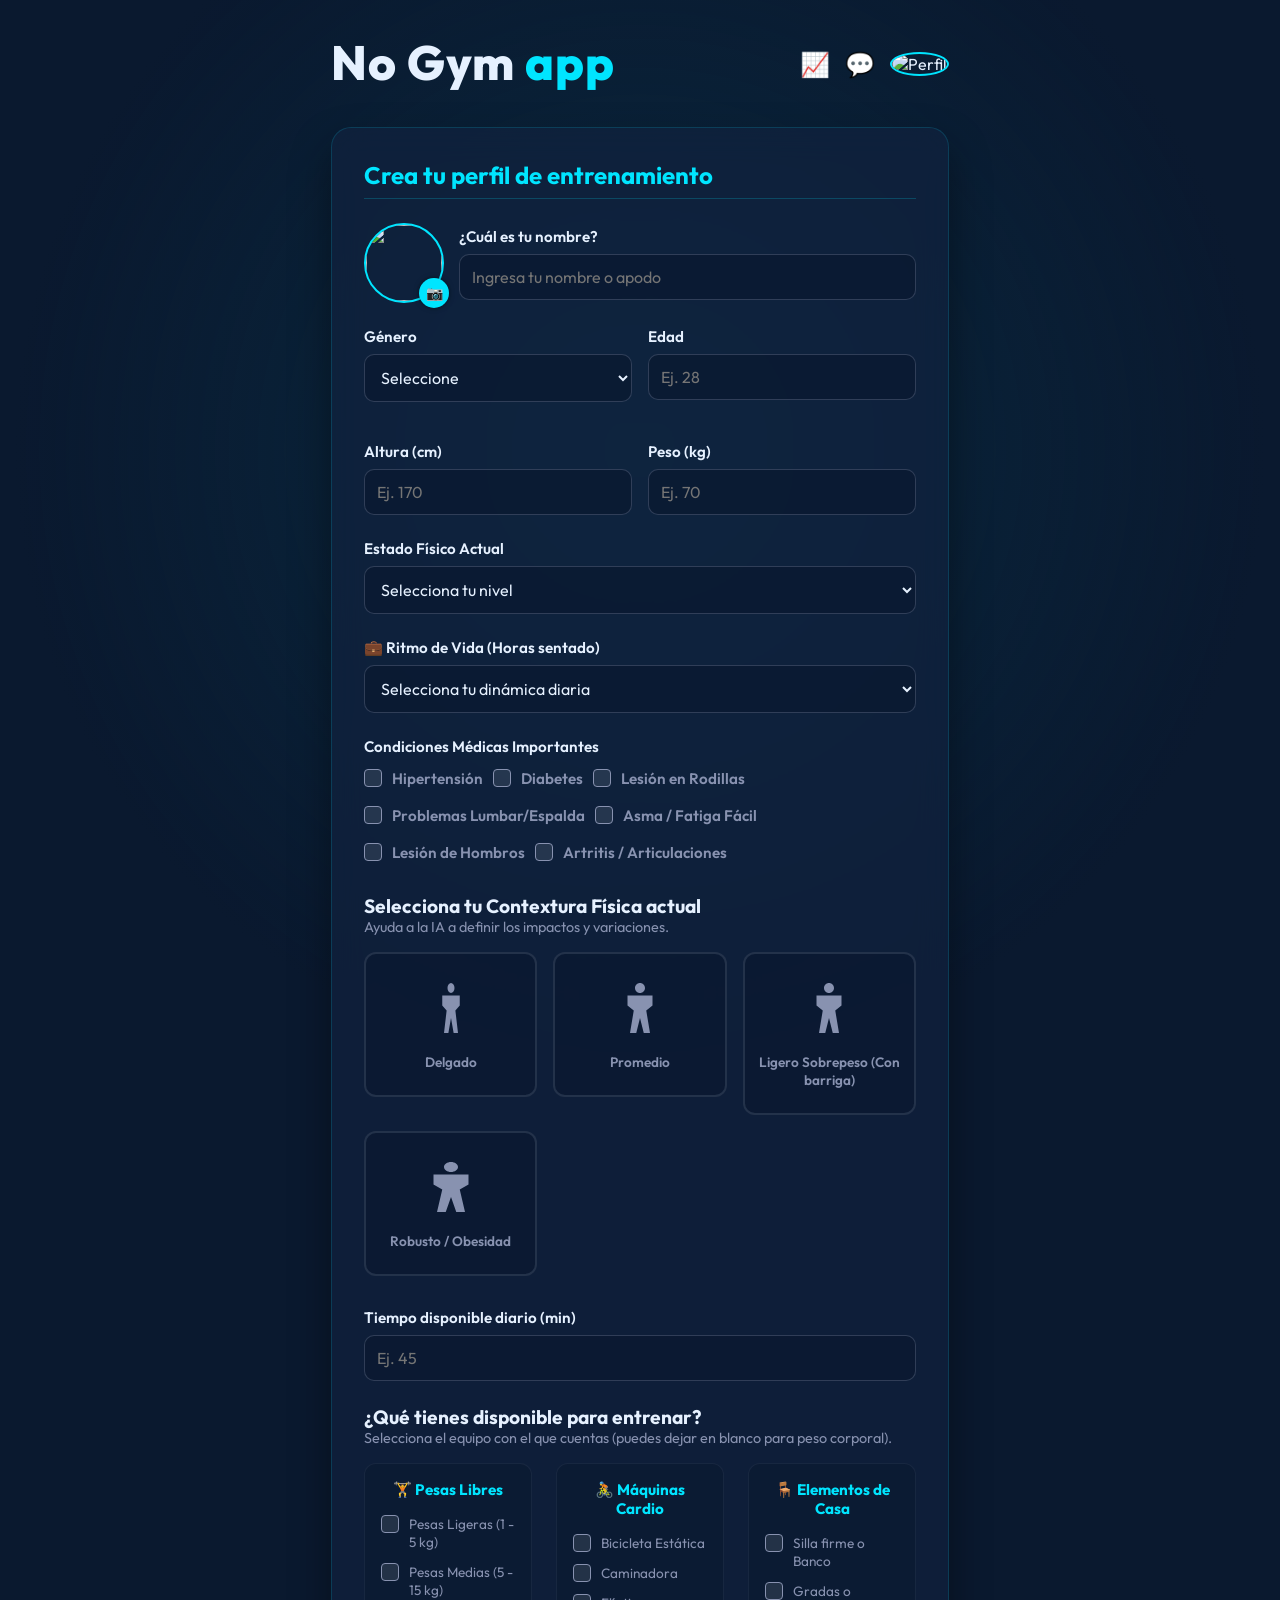
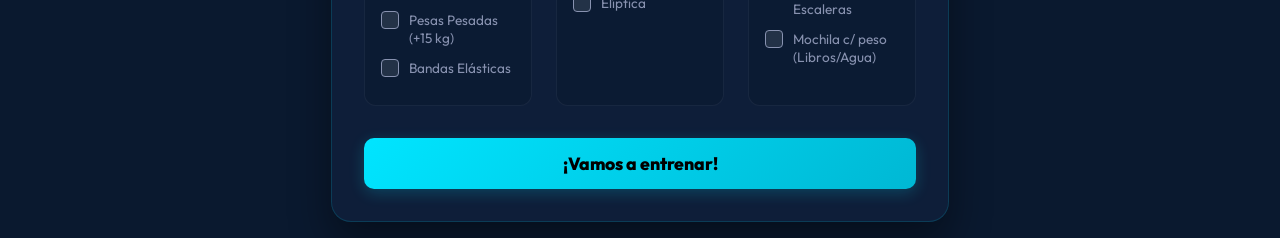
==== index.html @ 5dced206 "Add files via upload" ====
<!DOCTYPE html>
<html lang="es">
<head>
    <meta charset="UTF-8">
    <meta name="viewport" content="width=device-width, initial-scale=1.0, maximum-scale=1.0, user-scalable=no">
    <title>No Gym app - Tu Plan Inteligente</title>
    <!-- Configuración PWA -->
    <link rel="manifest" href="manifest.json">
    <meta name="theme-color" content="#0a192f">
    <link rel="apple-touch-icon" href="assets/img_stretch1.png">
    
    <link href="https://fonts.googleapis.com/css2?family=Outfit:wght@300;400;600;800&display=swap" rel="stylesheet">
    <link rel="stylesheet" href="style.css">
</head>
<body>
    <script>
        if ('serviceWorker' in navigator) {
            window.addEventListener('load', () => {
                navigator.serviceWorker.register('./sw.js').catch(err => console.log('SW refutado: ', err));
            });
        }
    </script>
    <div class="background-animation"></div>
    
    <div class="app-container">
        <header id="main-header">
            <div style="display:flex; align-items:center;">
                <h1>No Gym<span> app</span></h1>
            </div>
            <div style="display:flex; gap:15px; align-items:center;">
                <div id="header-stats-btn" class="hidden" style="cursor:pointer; font-size:1.5rem;" title="Mis Avances">📈</div>
                <div id="header-community-btn" class="hidden" style="cursor:pointer; font-size:1.5rem;" title="Comunidad">💬</div>
                <div class="header-actions hidden" id="header-profile-btn" style="cursor:pointer;" title="Abrir Perfil">
                    <img src="https://ui-avatars.com/api/?name=U&background=0a192f&color=00e5ff" id="nav-avatar" alt="Perfil" style="width: 40px; height: 40px; border-radius: 50%; border: 2px solid #00e5ff; object-fit: cover;">
                </div>
            </div>
        </header>

        <main>
            <!-- Form Section -->
            <section id="form-section" class="glass-card active">
                <h2>Crea tu perfil de entrenamiento</h2>
                <form id="workout-form">
                    
                    <div style="display:flex; gap:15px; align-items:center; margin-bottom: 1.5rem;">
                        <div class="signup-img-container" style="position:relative; width:80px; height:80px; flex-shrink:0;">
                            <img src="https://ui-avatars.com/api/?name=New&background=0a192f&color=00e5ff" id="signup-profile-img" style="width:100%; height:100%; border-radius:50%; object-fit:cover; border:2px solid var(--turquoise);">
                            <label for="signup-upload-photo" style="position:absolute; bottom:-5px; right:-5px; background:var(--turquoise); width:30px; height:30px; border-radius:50%; display:flex; align-items:center; justify-content:center; cursor:pointer; color:#000; font-size:14px; box-shadow:0 0 5px rgba(0,0,0,0.5);">📷</label>
                            <input type="file" id="signup-upload-photo" accept="image/*" hidden>
                        </div>
                        <div class="input-group" style="flex:1; margin-bottom:0;">
                            <label for="fullname">¿Cuál es tu nombre?</label>
                            <input type="text" id="fullname" name="fullname" required placeholder="Ingresa tu nombre o apodo">
                        </div>
                    </div>

                    <div class="inputs-row" style="margin-bottom: 1rem;">
                        <div class="input-group">
                            <label for="gender">Género</label>
                            <select id="gender" name="gender" required>
                                <option value="" disabled selected>Seleccione</option>
                                <option value="hombre">Hombre</option>
                                <option value="mujer">Mujer</option>
                            </select>
                        </div>
                        <div class="input-group">
                            <label for="age">Edad</label>
                            <input type="number" id="age" name="age" required min="10" max="100" placeholder="Ej. 28">
                        </div>
                    </div>
                    
                    <div class="inputs-row">
                        <div class="input-group">
                            <label for="height">Altura (cm)</label>
                            <input type="number" id="height" name="height" required min="100" max="250" placeholder="Ej. 170">
                        </div>
                        <div class="input-group">
                            <label for="weight">Peso (kg)</label>
                            <input type="number" id="weight" name="weight" required min="30" max="250" placeholder="Ej. 70">
                        </div>
                    </div>

                    <div class="input-group">
                        <label for="fitness-level">Estado Físico Actual</label>
                        <select id="fitness-level" name="fitness-level" required>
                            <option value="" disabled selected>Selecciona tu nivel</option>
                            <option value="principiante">Principiante</option>
                            <option value="intermedio">Intermedio</option>
                            <option value="avanzado">Avanzado</option>
                        </select>
                    </div>

                    <div class="input-group">
                        <label for="lifestyle">💼 Ritmo de Vida (Horas sentado)</label>
                        <select id="lifestyle" name="lifestyle" required>
                            <option value="" disabled selected>Selecciona tu dinámica diaria</option>
                            <option value="sedentario">Sedentario (Trabajo de oficina, +8h sentado)</option>
                            <option value="mixto">Mixto (Estudiante/Mixto, algo de movimiento)</option>
                            <option value="activo">Activo (Trabajo físico, caminatas diarias)</option>
                        </select>
                    </div>

                    <div class="input-group">
                        <label>Condiciones Médicas Importantes</label>
                        <div style="display: flex; flex-wrap: wrap; gap: 10px; margin-top: 5px;">
                            <label class="checkbox-container">Hipertensión
                                <input type="checkbox" name="health" value="hipertension">
                                <span class="checkmark"></span>
                            </label>
                            <label class="checkbox-container">Diabetes
                                <input type="checkbox" name="health" value="diabetes">
                                <span class="checkmark"></span>
                            </label>
                            <label class="checkbox-container">Lesión en Rodillas
                                <input type="checkbox" name="health" value="rodillas">
                                <span class="checkmark"></span>
                            </label>
                            <label class="checkbox-container">Problemas Lumbar/Espalda
                                <input type="checkbox" name="health" value="espalda">
                                <span class="checkmark"></span>
                            </label>
                            <label class="checkbox-container">Asma / Fatiga Fácil
                                <input type="checkbox" name="health" value="asma">
                                <span class="checkmark"></span>
                            </label>
                            <label class="checkbox-container">Lesión de Hombros
                                <input type="checkbox" name="health" value="hombros">
                                <span class="checkmark"></span>
                            </label>
                            <label class="checkbox-container">Artritis / Articulaciones
                                <input type="checkbox" name="health" value="articulaciones">
                                <span class="checkmark"></span>
                            </label>
                        </div>
                    </div>

                    <h3 class="section-subtitle">Selecciona tu Contextura Física actual</h3>
                    <p class="section-desc">Ayuda a la IA a definir los impactos y variaciones.</p>
                    <div class="body-type-grid">
                        <label class="body-card">
                            <input type="radio" name="body-type" value="delgado" required>
                            <div class="body-content">
                                <svg viewBox="0 0 24 24" class="silhouette skinny">
                                    <path d="M12 2C10.9 2 10 2.9 10 4C10 5.1 10.9 6 12 6C13.1 6 14 5.1 14 4C14 2.9 13.1 2 12 2ZM8 22L9.5 13L7 11V7H17V11L14.5 13L16 22H13.5L12 16L10.5 22H8Z" fill="currentColor"/>
                                </svg>
                                <span>Delgado</span>
                            </div>
                        </label>
                        <label class="body-card">
                            <input type="radio" name="body-type" value="promedio">
                            <div class="body-content">
                                <svg viewBox="0 0 24 24" class="silhouette average">
                                    <path d="M12 2C10.9 2 10 2.9 10 4C10 5.1 10.9 6 12 6C13.1 6 14 5.1 14 4C14 2.9 13.1 2 12 2ZM8 22L9.5 13L7 11V7H17V11L14.5 13L16 22H13.5L12 16L10.5 22H8Z" fill="currentColor"/>
                                </svg>
                                <span>Promedio</span>
                            </div>
                        </label>
                        <label class="body-card">
                            <input type="radio" name="body-type" value="falso-delgado">
                            <div class="body-content">
                                <svg viewBox="0 0 24 24" class="silhouette">
                                    <path d="M12 2C10.9 2 10 2.9 10 4C10 5.1 10.9 6 12 6C13.1 6 14 5.1 14 4C14 2.9 13.1 2 12 2ZM8 22L9.5 13L7 11V7H17V11L14.5 13L16 22H13.5L12 16L10.5 22H8Z" fill="currentColor"/>
                                </svg>
                                <span>Ligero Sobrepeso (Con barriga)</span>
                            </div>
                        </label>
                        <label class="body-card">
                            <input type="radio" name="body-type" value="robusto">
                            <div class="body-content">
                                <svg viewBox="0 0 24 24" class="silhouette robust">
                                    <path d="M12 2C10.9 2 10 2.9 10 4C10 5.1 10.9 6 12 6C13.1 6 14 5.1 14 4C14 2.9 13.1 2 12 2ZM8 22L9.5 13L7 11V7H17V11L14.5 13L16 22H13.5L12 16L10.5 22H8Z" fill="currentColor"/>
                                </svg>
                                <span>Robusto / Obesidad</span>
                            </div>
                        </label>
                    </div>

                    <div class="input-group" style="margin-top: 1.5rem;">
                        <label for="time">Tiempo disponible diario (min)</label>
                        <input type="number" id="time" name="time" required min="15" max="180" placeholder="Ej. 45">
                    </div>

                    <h3 class="section-subtitle">¿Qué tienes disponible para entrenar?</h3>
                    <p class="section-desc">Selecciona el equipo con el que cuentas (puedes dejar en blanco para peso corporal).</p>
                    
                    <div class="equipment-grid">
                        <!-- Categoria 1: Pesas -->
                        <div class="eq-category">
                            <h4>🏋️ Pesas Libres</h4>
                            <label class="checkbox-container">Pesas Ligeras (1 - 5 kg)
                                <input type="checkbox" name="equip" value="pesas-ligeras">
                                <span class="checkmark"></span>
                            </label>
                            <label class="checkbox-container">Pesas Medias (5 - 15 kg)
                                <input type="checkbox" name="equip" value="pesas-medias">
                                <span class="checkmark"></span>
                            </label>
                            <label class="checkbox-container">Pesas Pesadas (+15 kg)
                                <input type="checkbox" name="equip" value="pesas-pesadas">
                                <span class="checkmark"></span>
                            </label>
                            <label class="checkbox-container">Bandas Elásticas
                                <input type="checkbox" name="equip" value="bandas">
                                <span class="checkmark"></span>
                            </label>
                        </div>

                        <!-- Categoria 2: Cardio -->
                        <div class="eq-category">
                            <h4>🚴 Máquinas Cardio</h4>
                            <label class="checkbox-container">Bicicleta Estática
                                <input type="checkbox" name="equip" value="bici">
                                <span class="checkmark"></span>
                            </label>
                            <label class="checkbox-container">Caminadora
                                <input type="checkbox" name="equip" value="caminadora">
                                <span class="checkmark"></span>
                            </label>
                            <label class="checkbox-container">Elíptica
                                <input type="checkbox" name="equip" value="eliptica">
                                <span class="checkmark"></span>
                            </label>
                        </div>

                        <!-- Categoria 3: Casa -->
                        <div class="eq-category">
                            <h4>🪑 Elementos de Casa</h4>
                            <label class="checkbox-container">Silla firme o Banco
                                <input type="checkbox" name="equip" value="silla">
                                <span class="checkmark"></span>
                            </label>
                            <label class="checkbox-container">Gradas o Escaleras
                                <input type="checkbox" name="equip" value="gradas">
                                <span class="checkmark"></span>
                            </label>
                            <label class="checkbox-container">Mochila c/ peso (Libros/Agua)
                                <input type="checkbox" name="equip" value="mochila">
                                <span class="checkmark"></span>
                            </label>
                        </div>
                    </div>

                    <button type="submit" class="primary-btn">¡Vamos a entrenar!</button>
                </form>
            </section>

            <!-- Loading Section -->
            <section id="loading-section" class="glass-card hidden">
                <div class="loader"></div>
                <h2 id="loading-text">Planificando rutinas...</h2>
                <p>Estructurando día por día para evitar lesiones.</p>
            </section>

            <!-- Daily Dashboard Section -->
            <section id="dashboard-section" class="glass-card hidden">
                <div class="dashboard-header">
                    <h2 id="current-day-title">Día 1: Adaptación</h2>
                    <span class="day-badge">¡Hoy es tu día!</span>
                </div>
                
                <p class="dashboard-desc">Estos son los ejercicios de tu sesión de hoy:</p>
                <div id="daily-exercise-list" class="exercises-preview">
                    <!-- Lista inyectada por JS -->
                </div>

                <div class="dashboard-actions">
                    <button id="start-workout-btn" class="primary-btn pulse-btn">▶ Iniciar Entrenamiento de Hoy</button>
                    <button id="reset-btn" class="secondary-btn">Configuración</button>
                </div>
            </section>

            <!-- Exercise Player Section -->
            <section id="player-section" class="player-card hidden">
                <div class="player-top-bar">
                    <button id="close-player-btn" class="icon-btn">✖ Salir</button>
                    <span id="player-progress">Ejercicio 1 de 5</span>
                </div>

                <div class="exercise-visual">
                    <!-- Animación de 2 frames (Inicio y Fin) -->
                    <img id="visual-frame-1" class="anim-frame active" src="" alt="Posición Inicial">
                    <img id="visual-frame-2" class="anim-frame" src="" alt="Posición Final">
                    <div id="visual-loading" class="visual-loading">Cargando...</div>
                </div>

                <h2 id="exercise-name" class="exercise-name">Calentamiento Articular</h2>
                
                <div class="exercise-tips">
                    <p id="exercise-desc" style="font-size: 1.5rem; font-weight: bold; line-height: 1.2; text-align: center; margin: 10px 0;">Mantén la espalda recta. No flexiones de más las rodillas.</p>
                </div>

                <div class="timer-container">
                    <div class="progress-bar-bg" style="width: 100%; height: 20px; background: rgba(255,255,255,0.1); border-radius: 10px; overflow: hidden; margin-bottom: 5px;">
                        <div id="exercise-progress-fill" style="width: 0%; height: 100%; background: var(--turquoise); transition: width 1s linear;"></div>
                    </div>
                    <div id="exercise-timer" class="timer-display" style="font-size: 1rem; color: var(--text-sec);">00:30</div>
                    <div class="timer-controls">
                        <button id="timer-toggle-btn" class="primary-btn">Comenzar</button>
                        <button id="timer-skip-btn" class="secondary-btn">Siguiente ⏭</button>
                    </div>
                </div>
            </section>

            <!-- Completion Section -->
            <section id="completion-section" class="glass-card hidden">
                <div class="completion-content">
                    <div class="trophy-icon">🏆</div>
                    <h2>¡Felicidades!</h2>
                    <p>Has completado el entrenamiento de hoy con éxito.</p>
                    
                    <!-- Nutrition Plan Block -->
                    <div class="nutrition-card">
                        <h3>🍎 Tu Plan de Alimentación Estratégico</h3>
                        <p id="nutrition-text">Calculando tus requerimientos...</p>
                    </div>

                    <p class="completion-subtext">Tu cuerpo se está adaptando. Descansa, hidrátate bien y ¡te esperamos mañana para tu siguiente reto!</p>
                    <button id="complete-day-btn" class="primary-btn">Aceptar y Guardar Progreso</button>
                </div>
            </section>

            <!-- Profile Section -->
            <section id="profile-section" class="glass-card hidden">
                <button id="close-profile-btn" class="close-btn" style="position:absolute; top:20px; right:20px; background:transparent; border:none; color:var(--text-sec); font-size:1.2rem; cursor:pointer;">✖</button>
                <div class="profile-header">
                    <div class="profile-img-container">
                        <img src="https://ui-avatars.com/api/?name=US&background=0a192f&color=00e5ff" id="main-profile-img" alt="Perfil">
                        <label for="upload-photo" class="upload-btn">📷 Cambiar</label>
                        <input type="file" id="upload-photo" accept="image/*" hidden>
                    </div>
                    <h2 id="profile-name">Atleta Activo</h2>
                    <p class="profile-imc" id="profile-imc">Tu IMC: --</p>
                </div>

                <div class="profile-stats">
                    <div class="stat-box"><span>Peso</span><strong id="p-weight">--</strong></div>
                    <div class="stat-box"><span>Altura</span><strong id="p-height">--</strong></div>
                    <div class="stat-box"><span>Edad</span><strong id="p-age">--</strong></div>
                    <div class="stat-box"><span>Nivel</span><strong id="p-lvl">--</strong></div>
                </div>

                <div class="profile-details-list">
                    <p><strong>Contextura:</strong> <span id="p-body">--</span></p>
                    <p><strong>Condiciones Médicas:</strong> <span id="p-health">--</span></p>
                </div>
                
                <button id="edit-profile-btn" class="secondary-btn" style="margin-top:20px;">Actualizar Mis Datos</button>
            </section>

            <!-- Community Section -->
            <section id="community-section" class="glass-card hidden">
                <div style="display:flex; justify-content:space-between; align-items:center; margin-bottom:1rem;">
                    <h2>Comunidad No Gym</h2>
                    <button id="close-community-btn" class="close-btn" style="position:static; background:transparent; border:none; color:var(--text-sec); font-size:1.2rem; cursor:pointer;">✖</button>
                </div>
                
                <div id="community-feed" class="community-feed">
                    <div class="post-card">
                        <div class="post-header">
                            <span class="mock-avatar">M</span>
                            <div>
                                <strong>Miguel A.</strong>
                                <small>Hace 2 horas</small>
                            </div>
                        </div>
                        <p>¡El plan adaptativo para mi lesión de rodilla es genial! Por fin pude hacer sentadillas sin dolor en la articulación utilizando solamente una silla. 💪</p>
                    </div>
                    
                    <div class="post-card">
                        <div class="post-header">
                            <span class="mock-avatar">L</span>
                            <div>
                                <strong>Laura S.</strong>
                                <small>Hace 5 horas</small>
                            </div>
                        </div>
                        <p>Día 1 completado. Ufff los saltos te dejan sin aliento pero me gané mi plan nutricional. Voy por las metas de este mes. ¡Súper recomendado!</p>
                    </div>
                </div>
                
                <div class="new-post-box">
                    <textarea id="community-msg" placeholder="Comparte tu experiencia o recomendación..." rows="3"></textarea>
                    <button id="post-msg-btn" class="primary-btn pulse-btn" style="padding: 10px; margin-top:10px;">Publicar 🚀</button>
                </div>
            </section>

            <!-- Statistics / Advances Section -->
            <section id="statistics-section" class="glass-card hidden">
                <div style="display:flex; justify-content:space-between; align-items:center; margin-bottom:1rem;">
                    <h2>📈 Mis Avances y Metas</h2>
                    <button id="close-stats-btn" class="close-btn" style="position:static; background:transparent; border:none; color:var(--text-sec); font-size:1.2rem; cursor:pointer;">✖ Volver</button>
                </div>
                
                <div style="display:grid; grid-template-columns:1fr 1fr; gap:10px; margin-bottom:1.5rem; text-align:center;">
                    <div class="stat-box" style="width:100%; border-color:rgba(0,229,255,0.4);">
                        <span style="font-size:0.8rem;">Calorías Quemadas Est. (Mensual)</span>
                        <strong style="color:var(--turquoise); font-size:1.3rem;">12,500 kcal</strong>
                    </div>
                    <div class="stat-box" style="width:100%;">
                        <span style="font-size:0.8rem;">Fuerza Ganada Proyectada</span>
                        <strong style="color:var(--turquoise); font-size:1.3rem;">+ 18%</strong>
                    </div>
                    <div class="stat-box" style="width:100%;">
                        <span style="font-size:0.8rem;">Mejora Cardio (VO2 Max)</span>
                        <strong style="color:var(--turquoise); font-size:1.3rem;">+ 12%</strong>
                    </div>
                    <div class="stat-box" style="width:100%; border-color:var(--turquoise);">
                        <span style="font-size:0.8rem;">Días Consistentes (Racha)</span>
                        <strong style="color:var(--turquoise); font-size:1.3rem;">28 / 30</strong>
                    </div>
                </div>
                
                <div style="background:rgba(0,0,0,0.3); padding:1rem; border-radius:8px; border-left: 4px solid var(--turquoise);">
                    <h4 style="margin-bottom:0.5rem; color:#fff;">🎯 Logro Esperado a 30 días</h4>
                    <p style="font-size:0.9rem; color:var(--text-sec); line-height:1.5;">Si no interrumpes el programa <strong>No Gym</strong>, estarás construyendo un hábito irrompible. Deberías observar una reducción de grasa corporal del <strong style="color:#fff;">3-5%</strong> y una mejora sustancial en tu postura y resistencia cardiovascular diaria. ¡Sigue así!</p>
                </div>
            </section>

        </main>
    </div>

    <script src="app.js"></script>
</body>
</html>
---- style.css ----
:root {
    --primary-blue: #0A192F;
    --second-blue: #112240;
    --light-blue: #233554;
    --turquoise: #00E5FF;
    --dark-turquoise: #00B8D4;
    --text-main: #E6F1FF;
    --text-sec: #8892B0;
    --error: #FF3366;
    --success: #00E676;
}

* {
    box-sizing: border-box;
    margin: 0;
    padding: 0;
}

body {
    font-family: 'Outfit', sans-serif;
    background-color: var(--primary-blue);
    color: var(--text-main);
    min-height: 100vh;
    display: flex;
    justify-content: center;
    align-items: center;
    overflow-x: hidden;
    position: relative;
}

.background-animation {
    position: fixed;
    top: -50%;
    left: -50%;
    width: 200%;
    height: 200%;
    background: radial-gradient(circle at center, rgba(0, 229, 255, 0.08) 0%, rgba(10, 25, 47, 1) 40%);
    z-index: -1;
    animation: rotate 40s linear infinite;
}

@keyframes rotate {
    0% { transform: rotate(0deg); }
    100% { transform: rotate(360deg); }
}

.app-container {
    width: 100%;
    max-width: 650px;
    padding: 1rem;
    z-index: 1;
    min-height: 100vh;
    display: flex;
    flex-direction: column;
    justify-content: center;
}

header {
    text-align: center;
    margin-bottom: 2rem;
    margin-top: 1rem;
}

header.hidden {
    display: none;
}

header h1 {
    font-size: 3rem;
    font-weight: 800;
    margin-bottom: 0.2rem;
    color: var(--text-main);
    letter-spacing: 1px;
}

header h1 span {
    color: var(--turquoise);
}

header p {
    color: var(--text-sec);
    font-size: 1rem;
}

/* Glass Cards */
.glass-card, .player-card {
    background: rgba(17, 34, 64, 0.65);
    backdrop-filter: blur(16px);
    -webkit-backdrop-filter: blur(16px);
    border: 1px solid rgba(0, 229, 255, 0.15);
    border-radius: 20px;
    padding: 2rem;
    box-shadow: 0 20px 40px rgba(0, 0, 0, 0.4);
    transition: all 0.4s ease;
    display: none;
    opacity: 0;
    transform: translateY(20px);
}

.glass-card.active, .player-card.active {
    display: block;
    opacity: 1;
    transform: translateY(0);
}

.glass-card h2 {
    color: var(--turquoise);
    margin-bottom: 1.5rem;
    font-size: 1.5rem;
    border-bottom: 1px solid rgba(0, 229, 255, 0.2);
    padding-bottom: 0.5rem;
}

/* Form Layout */
.inputs-row {
    display: flex;
    gap: 1rem;
}
.inputs-row .input-group {
    flex: 1;
}

.input-group {
    margin-bottom: 1.5rem;
    display: flex;
    flex-direction: column;
}

.input-group label {
    margin-bottom: 0.5rem;
    font-weight: 600;
    font-size: 0.95rem;
}

.input-group input, 
.input-group select {
    background: rgba(10, 25, 47, 0.7);
    border: 1px solid rgba(136, 146, 176, 0.3);
    padding: 12px;
    border-radius: 10px;
    color: var(--text-main);
    font-family: inherit;
    font-size: 1rem;
    transition: all 0.3s;
}

.input-group input:focus, 
.input-group select:focus {
    outline: none;
    border-color: var(--turquoise);
    box-shadow: 0 0 10px rgba(0, 229, 255, 0.2);
}

.section-subtitle {
    margin-top: 1.5rem;
    color: var(--text-main);
    font-size: 1.2rem;
}
.section-desc {
    color: var(--text-sec);
    font-size: 0.9rem;
    margin-bottom: 1rem;
}

/* Body Type CSS Image Selector */
.body-type-grid {
    display: grid;
    grid-template-columns: repeat(3, 1fr);
    gap: 1rem;
    margin-bottom: 2rem;
}

.body-card {
    cursor: pointer;
    position: relative;
    user-select: none;
}

.body-card input {
    position: absolute;
    opacity: 0;
    cursor: pointer;
}

.body-content {
    background: rgba(10, 25, 47, 0.7);
    border: 2px solid rgba(136, 146, 176, 0.2);
    border-radius: 12px;
    padding: 1.5rem 0.5rem;
    display: flex;
    flex-direction: column;
    align-items: center;
    justify-content: center;
    transition: all 0.3s;
}

.body-card:hover .body-content {
    border-color: rgba(0, 229, 255, 0.5);
    background: rgba(10, 25, 47, 0.9);
}

.body-card input:checked + .body-content {
    border-color: var(--turquoise);
    background: rgba(0, 229, 255, 0.1);
    box-shadow: 0 0 15px rgba(0, 229, 255, 0.2);
}

.silhouette {
    width: 60px;
    height: 60px;
    margin-bottom: 15px;
    color: var(--text-sec);
    transition: all 0.3s;
}

.body-card input:checked + .body-content .silhouette,
.body-card input:checked + .body-content span {
    color: var(--turquoise);
}

.silhouette.skinny { transform: scaleX(0.70); }
.silhouette.average { transform: scaleX(1); }
.silhouette.robust { transform: scaleX(1.4); }

.body-content span {
    font-size: 0.85rem;
    color: var(--text-sec);
    font-weight: 600;
    text-align: center;
    transition: all 0.3s;
}

/* Equipment Checkboxes Grid */
.equipment-grid {
    display: grid;
    grid-template-columns: 1fr;
    gap: 1.5rem;
    margin-bottom: 2rem;
}

@media (min-width: 600px) {
    .equipment-grid {
        grid-template-columns: repeat(3, 1fr);
    }
}

.eq-category {
    background: rgba(10, 25, 47, 0.5);
    padding: 1rem;
    border-radius: 12px;
    border: 1px solid rgba(136, 146, 176, 0.1);
}

.eq-category h4 {
    margin-bottom: 1rem;
    color: var(--turquoise);
    font-size: 0.95rem;
    text-align: center;
}

.checkbox-container {
    display: block;
    position: relative;
    padding-left: 28px;
    margin-bottom: 12px;
    cursor: pointer;
    font-size: 0.85rem;
    user-select: none;
    color: var(--text-sec);
    transition: color 0.3s;
}
.checkbox-container:hover {
    color: var(--text-main);
}
.checkbox-container input {
    position: absolute;
    opacity: 0;
    cursor: pointer;
    height: 0;
    width: 0;
}
.checkmark {
    position: absolute;
    top: 0;
    left: 0;
    height: 18px;
    width: 18px;
    background-color: rgba(255,255,255,0.1);
    border: 1px solid var(--text-sec);
    border-radius: 4px;
    transition: all 0.3s;
}
.checkbox-container:hover input ~ .checkmark {
    background-color: rgba(255,255,255,0.2);
}
.checkbox-container input:checked ~ .checkmark {
    background-color: var(--turquoise);
    border-color: var(--turquoise);
}
.checkmark:after {
    content: "";
    position: absolute;
    display: none;
}
.checkbox-container input:checked ~ .checkmark:after {
    display: block;
}
.checkbox-container .checkmark:after {
    left: 6px;
    top: 2px;
    width: 4px;
    height: 9px;
    border: solid #000;
    border-width: 0 2px 2px 0;
    transform: rotate(45deg);
}

/* Buttons */
.primary-btn {
    width: 100%;
    padding: 14px;
    background: linear-gradient(135deg, var(--turquoise), var(--dark-turquoise));
    color: #000;
    border: none;
    border-radius: 10px;
    font-size: 1.1rem;
    font-weight: 800;
    cursor: pointer;
    font-family: inherit;
    transition: transform 0.2s, box-shadow 0.2s;
    box-shadow: 0 4px 15px rgba(0, 229, 255, 0.2);
}

.primary-btn:hover {
    transform: translateY(-2px);
    box-shadow: 0 8px 25px rgba(0, 229, 255, 0.4);
}

.primary-btn:active {
    transform: translateY(1px);
}

.secondary-btn {
    width: 100%;
    padding: 12px;
    margin-top: 1rem;
    background: transparent;
    border: 1px solid var(--text-sec);
    color: var(--text-sec);
    border-radius: 10px;
    cursor: pointer;
    font-family: inherit;
    font-weight: 600;
    transition: all 0.3s;
}
.secondary-btn:hover {
    border-color: var(--turquoise);
    color: var(--turquoise);
    background: rgba(0, 229, 255, 0.05);
}

.icon-btn {
    background: none;
    border: none;
    color: var(--text-sec);
    font-size: 1rem;
    cursor: pointer;
    font-family: inherit;
}
.icon-btn:hover {
    color: var(--text-main);
}

/* Loading */
#loading-section {
    text-align: center;
    padding: 4rem 2rem;
}
.loader {
    width: 60px;
    height: 60px;
    border: 4px solid rgba(0, 229, 255, 0.2);
    border-top-color: var(--turquoise);
    border-radius: 50%;
    margin: 0 auto 2rem;
    animation: spin 1s linear infinite;
}
@keyframes spin {
    to { transform: rotate(360deg); }
}
#loading-section h2 { border: none; }

/* Dashboard */
.dashboard-header {
    display: flex;
    justify-content: space-between;
    align-items: center;
    border-bottom: 1px solid rgba(0, 229, 255, 0.2);
    padding-bottom: 1rem;
    margin-bottom: 1rem;
}
.dashboard-header h2 {
    border: none;
    margin: 0;
    padding: 0;
}
.day-badge {
    background: rgba(0, 229, 255, 0.15);
    color: var(--turquoise);
    padding: 4px 12px;
    border-radius: 20px;
    font-size: 0.8rem;
    font-weight: 600;
}

.dashboard-desc {
    color: var(--text-sec);
    margin-bottom: 1.5rem;
}

.exercises-preview {
    display: flex;
    flex-direction: column;
    gap: 0.8rem;
    margin-bottom: 2rem;
    max-height: 300px;
    overflow-y: auto;
    padding-right: 5px;
}
/* Scrollbar custom */
.exercises-preview::-webkit-scrollbar { width: 5px; }
.exercises-preview::-webkit-scrollbar-track { background: transparent; }
.exercises-preview::-webkit-scrollbar-thumb { background: var(--text-sec); border-radius: 10px; }

.ex-preview-item {
    background: rgba(10, 25, 47, 0.6);
    padding: 1rem;
    border-radius: 8px;
    border-left: 3px solid var(--text-sec);
    display: flex;
    align-items: center;
}
.ex-preview-item.warmup { border-left-color: #FFB300; }
.ex-preview-item.work { border-left-color: var(--turquoise); }

.ex-info strong {
    display: block;
    color: var(--text-main);
    font-size: 1.05rem;
}
.ex-info span {
    font-size: 0.85rem;
    color: var(--text-sec);
}

.pulse-btn {
    animation: pulseGlow 2s infinite;
}
@keyframes pulseGlow {
    0% { box-shadow: 0 0 0 0 rgba(0, 229, 255, 0.4); }
    70% { box-shadow: 0 0 0 10px rgba(0, 229, 255, 0); }
    100% { box-shadow: 0 0 0 0 rgba(0, 229, 255, 0); }
}

/* Player Section */
.player-card {
    display: none; /* overrides glass-card display */
}
.player-card.active {
    display: flex;
    flex-direction: column;
    padding: 1.5rem;
}

.player-top-bar {
    display: flex;
    justify-content: space-between;
    align-items: center;
    margin-bottom: 1.5rem;
}
#player-progress {
    color: var(--text-sec);
    font-size: 0.9rem;
    font-weight: 600;
}

.exercise-visual {
    position: relative;
    width: 100%;
    height: 250px;
    background: linear-gradient(135deg, rgba(10,25,47,0.8), rgba(23,42,69,0.8));
    border-radius: 15px;
    margin-bottom: 1.5rem;
    overflow: hidden;
    border: 1px solid rgba(0, 229, 255, 0.3);
}

.anim-frame {
    position: absolute;
    top: 0;
    left: 0;
    width: 100%;
    height: 100%;
    object-fit: contain;
    background: transparent;
    opacity: 0;
    transition: opacity 0.85s ease-in-out, transform 0.9s cubic-bezier(0.25, 1, 0.5, 1);
    transform: scale(0.96) translateY(8px);
}

.anim-frame.active {
    opacity: 1;
    transform: scale(1.03) translateY(-2px);
}

.visual-loading {
    position: absolute;
    top: 50%;
    left: 50%;
    transform: translate(-50%, -50%);
    color: var(--text-sec);
    font-size: 0.9rem;
    z-index: -1;
}

.exercise-name {
    font-size: 1.8rem;
    text-align: center;
    color: var(--turquoise) !important;
    border: none !important;
    margin-bottom: 1rem !important;
}

.exercise-tips {
    background: rgba(0, 229, 255, 0.05);
    padding: 1rem;
    border-radius: 10px;
    margin-bottom: 2rem;
}
.exercise-tips h3 {
    font-size: 1rem;
    color: var(--text-main);
    margin-bottom: 0.5rem;
}
.exercise-tips p {
    font-size: 0.9rem;
    color: var(--text-sec);
    line-height: 1.4;
}

.timer-container {
    text-align: center;
}
.timer-display {
    font-size: 4.5rem;
    font-weight: 800;
    color: var(--text-main);
    font-variant-numeric: tabular-nums;
    margin-bottom: 1.5rem;
    text-shadow: 0 0 20px rgba(0, 229, 255, 0.3);
}

.timer-controls {
    display: flex;
    gap: 1rem;
}
.timer-controls .primary-btn { margin-top: 0; }
.timer-controls .secondary-btn { margin-top: 0; }

/* Completion */
.completion-content {
    text-align: center;
    padding: 2rem 0;
}
.trophy-icon {
    font-size: 5rem;
    margin-bottom: 1rem;
    animation: popIn 0.6s cubic-bezier(0.175, 0.885, 0.32, 1.275);
}
@keyframes popIn {
    0% { transform: scale(0); opacity: 0; }
    100% { transform: scale(1); opacity: 1; }
}
.completion-content h2 { border: none; font-size: 2.5rem; }

.nutrition-card {
    background: rgba(0, 229, 255, 0.05);
    border: 1px solid rgba(0, 229, 255, 0.3);
    border-radius: 12px;
    padding: 1.5rem;
    margin: 1.5rem 0;
    text-align: left;
}
.nutrition-card h3 {
    color: var(--turquoise);
    font-size: 1.2rem;
    margin-bottom: 0.8rem;
    display: flex;
    align-items: center;
    gap: 8px;
}
.nutrition-card p {
    color: var(--text-sec);
    line-height: 1.5;
    font-size: 0.95rem;
}

.completion-subtext {
    color: var(--text-sec);
    font-size: 0.95rem;
    margin: 1.5rem 0 2rem;
    line-height: 1.5;
}

/* --- Profile Section --- */
#main-header { display: flex; justify-content: space-between; align-items: center; }
.profile-header { text-align: center; margin-bottom: 1.5rem; }
.profile-img-container { position: relative; width: 120px; height: 120px; margin: 0 auto 1rem; }
#main-profile-img { width: 100%; height: 100%; border-radius: 50%; object-fit: cover; border: 3px solid var(--turquoise); }
.upload-btn { 
    position: absolute; bottom: 0; right: 0; 
    background: var(--dark-turquoise); color: #000; 
    padding: 6px 12px; border-radius: 20px; 
    font-size: 0.8rem; font-weight: 600; cursor: pointer; 
}
.profile-imc { color: var(--turquoise); font-weight: 600; margin-top: 5px; }

.profile-stats { 
    display: flex; gap: 10px; justify-content: center; 
    margin-top: 1rem; margin-bottom: 2rem; flex-wrap: wrap;
}
.stat-box { 
    background: rgba(0, 229, 255, 0.05); border: 1px solid rgba(0,229,255,0.2); 
    border-radius: 8px; padding: 15px 10px; width: 80px; text-align: center; 
}
.stat-box span { display: block; font-size: 0.75rem; color: var(--text-sec); margin-bottom: 5px;}
.stat-box strong { font-size: 1.2rem; color: #fff; }

.profile-details-list {
    text-align: left; background: rgba(0, 0, 0, 0.2); 
    padding: 1.5rem; border-radius: 12px;
}
.profile-details-list p { margin-bottom: 0.8rem; border-bottom: 1px solid rgba(136, 146, 176, 0.1); padding-bottom: 8px; }
.profile-details-list span { color: var(--turquoise); }

/* --- Community Section --- */
.community-feed {
    max-height: 350px;
    overflow-y: auto;
    text-align: left;
    margin-bottom: 1.5rem;
    padding-right: 5px;
}
.community-feed::-webkit-scrollbar { width: 6px; }
.community-feed::-webkit-scrollbar-thumb { background: rgba(0, 229, 255, 0.2); border-radius: 10px; }

.post-card {
    background: rgba(10, 25, 47, 0.8);
    border: 1px solid rgba(136, 146, 176, 0.1);
    border-radius: 12px;
    padding: 1.2rem;
    margin-bottom: 1rem;
}
.post-header {
    display: flex; gap: 12px; align-items: center; margin-bottom: 0.8rem;
}
.mock-avatar {
    width: 35px; height: 35px; background: var(--turquoise); color: #000;
    border-radius: 50%; display: flex; justify-content: center; align-items: center; font-weight: bold;
}
.post-header div { display: flex; flex-direction: column; }
.post-header strong { font-size: 0.95rem; color: #fff; }
.post-header small { font-size: 0.75rem; color: var(--text-sec); }
.post-card p { font-size: 0.9rem; color: var(--text-main); line-height: 1.5; }

.new-post-box textarea {
    width: 100%; background: rgba(0,0,0,0.2); color: #fff; border: 1px solid rgba(0, 229, 255, 0.3); border-radius: 8px; padding: 12px; resize: none; font-family: inherit; font-size: 0.95rem;
}
.new-post-box textarea:focus { outline: none; border-color: var(--turquoise); box-shadow: 0 0 10px rgba(0, 229, 255, 0.1); }
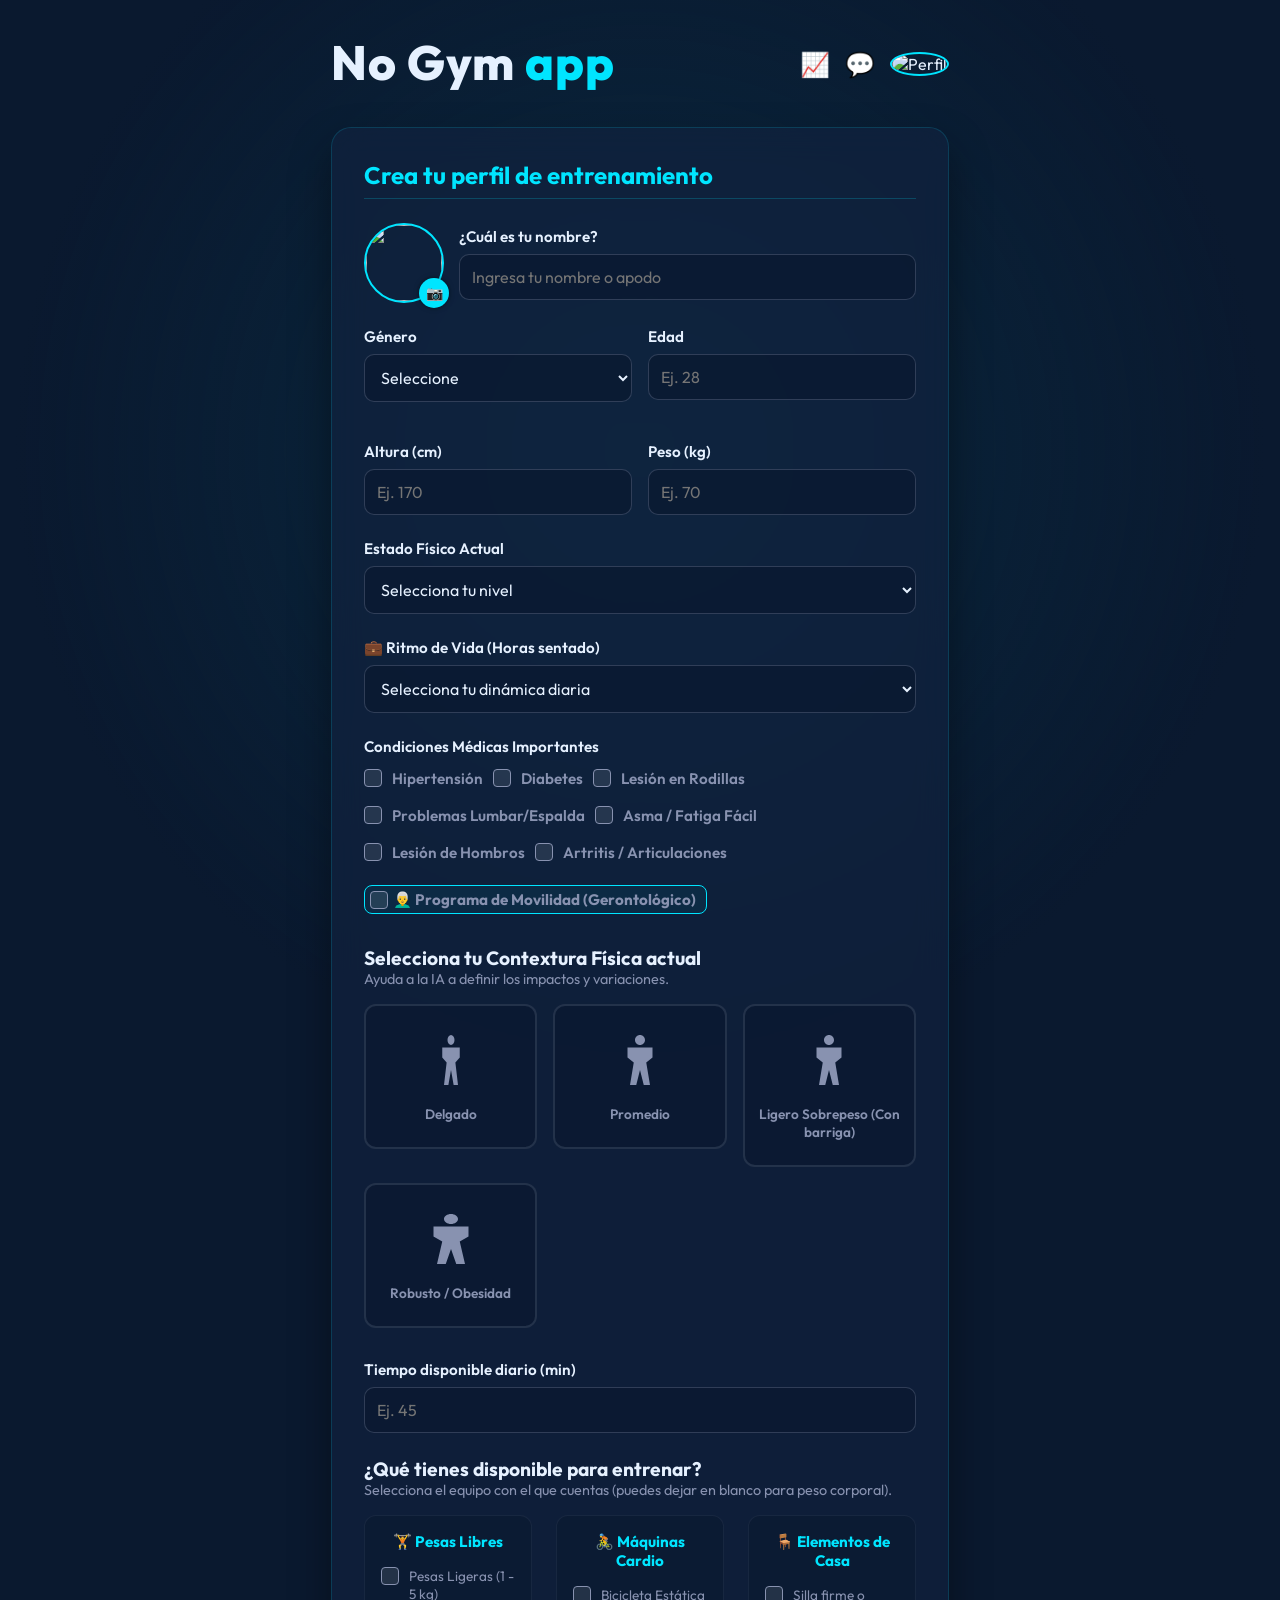
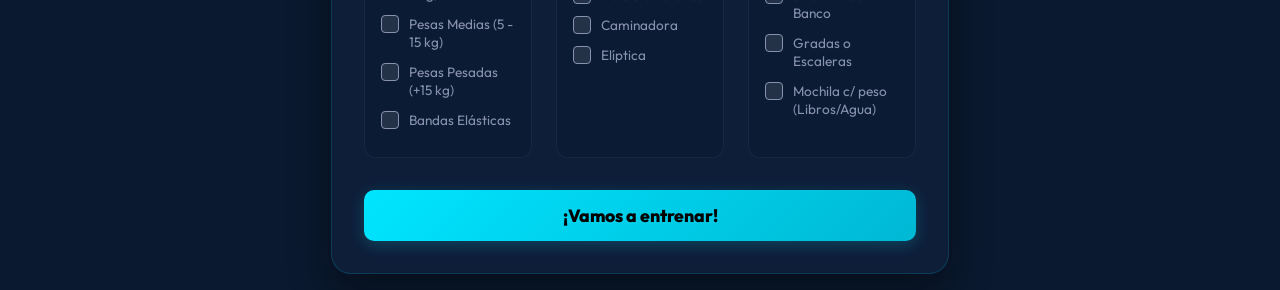
==== commit d9533438: "Update index.html" ====
--- a/index.html
+++ b/index.html
@@ -10,7 +10,7 @@
     <link rel="apple-touch-icon" href="assets/img_stretch1.png">
     
     <link href="https://fonts.googleapis.com/css2?family=Outfit:wght@300;400;600;800&display=swap" rel="stylesheet">
-    <link rel="stylesheet" href="style.css">
+    <link rel="stylesheet" href="style.css?v=1.1">
 </head>
 <body>
     <script>
@@ -131,7 +131,28 @@
                                 <input type="checkbox" name="health" value="articulaciones">
                                 <span class="checkmark"></span>
                             </label>
-                        </div>
+                            <label class="checkbox-container" style="border: 1px solid var(--turquoise); border-radius: 8px; padding: 4px 10px 4px 28px; margin-top: 5px; background: rgba(0,229,255,0.05);">
+                                👨‍🦳 <strong>Programa de Movilidad (Gerontológico)</strong>
+                                <input type="checkbox" id="mobility-toggle" name="mobility-active" value="true">
+                                <span class="checkmark" style="top:5px; left:5px;"></span>
+                            </label>
+                        </div>
+                    </div>
+
+                    <!-- Specialized Mobility Menu -->
+                    <div id="mobility-menu" class="hidden-menu" style="margin-top: 15px; background: rgba(0, 0, 0, 0.2); padding: 15px; border-radius: 12px; border: 1px dashed var(--turquoise); display: none;">
+                        <h4 style="color: var(--turquoise); font-size: 0.95rem; margin-bottom: 10px;">Selecciona el Objetivo Terapéutico:</h4>
+                        <div class="input-group" style="margin-bottom: 0;">
+                            <select id="mobility-type" name="mobility-type">
+                                <option value="" disabled selected>Selecciona enfoque...</option>
+                                <option value="balance">Equilibrio y Prevención de Caídas</option>
+                                <option value="artrosis">Alivio de Rigidez Articular (Artrosis/Artritis)</option>
+                                <option value="sarcopenia">Fortalecimiento Funcional (Ganar masa muscular)</option>
+                                <option value="silla">Ejercicios en Silla (Movilidad Muy Reducida)</option>
+                                <option value="postop">Post-Operatorio General (Fortalecer Cadera/Rodilla)</option>
+                            </select>
+                        </div>
+                        <p style="font-size: 0.75rem; color: var(--text-sec); margin-top: 8px;">*Este programa sustituye el entrenamiento estándar por uno terapéutico de bajo impacto supervisado por nuestra IA Gerontológica.</p>
                     </div>
 
                     <h3 class="section-subtitle">Selecciona tu Contextura Física actual</h3>
@@ -274,6 +295,7 @@
                 <div class="player-top-bar">
                     <button id="close-player-btn" class="icon-btn">✖ Salir</button>
                     <span id="player-progress">Ejercicio 1 de 5</span>
+                    <button id="audio-toggle-btn" class="icon-btn" style="font-size: 1.2rem;">🔊</button>
                 </div>
 
                 <div class="exercise-visual">
@@ -344,7 +366,8 @@
                     <p><strong>Condiciones Médicas:</strong> <span id="p-health">--</span></p>
                 </div>
                 
-                <button id="edit-profile-btn" class="secondary-btn" style="margin-top:20px;">Actualizar Mis Datos</button>
+                <button id="edit-profile-btn" class="secondary-btn" style="margin-top:20px; width:100%;">Actualizar Mis Datos</button>
+                <button id="logout-btn-pwa" class="danger-btn" style="width:100%; margin-top:15px; padding:12px; cursor:pointer;">Cerrar Sesión</button>
             </section>
 
             <!-- Community Section -->
@@ -393,20 +416,20 @@
                 
                 <div style="display:grid; grid-template-columns:1fr 1fr; gap:10px; margin-bottom:1.5rem; text-align:center;">
                     <div class="stat-box" style="width:100%; border-color:rgba(0,229,255,0.4);">
-                        <span style="font-size:0.8rem;">Calorías Quemadas Est. (Mensual)</span>
-                        <strong style="color:var(--turquoise); font-size:1.3rem;">12,500 kcal</strong>
+                        <span style="font-size:0.8rem;">Calorías Quemadas Est. (Total)</span>
+                        <strong id="stat-calories" style="color:var(--turquoise); font-size:1.3rem;">0 kcal</strong>
                     </div>
                     <div class="stat-box" style="width:100%;">
-                        <span style="font-size:0.8rem;">Fuerza Ganada Proyectada</span>
-                        <strong style="color:var(--turquoise); font-size:1.3rem;">+ 18%</strong>
+                        <span style="font-size:0.8rem;">Entrenamientos Completados</span>
+                        <strong id="stat-workouts" style="color:var(--turquoise); font-size:1.3rem;">0</strong>
                     </div>
                     <div class="stat-box" style="width:100%;">
-                        <span style="font-size:0.8rem;">Mejora Cardio (VO2 Max)</span>
-                        <strong style="color:var(--turquoise); font-size:1.3rem;">+ 12%</strong>
+                        <span style="font-size:0.8rem;">Minutos Entrenados</span>
+                        <strong id="stat-minutes" style="color:var(--turquoise); font-size:1.3rem;">0 min</strong>
                     </div>
                     <div class="stat-box" style="width:100%; border-color:var(--turquoise);">
                         <span style="font-size:0.8rem;">Días Consistentes (Racha)</span>
-                        <strong style="color:var(--turquoise); font-size:1.3rem;">28 / 30</strong>
+                        <strong id="stat-streak" style="color:var(--turquoise); font-size:1.3rem;">0</strong>
                     </div>
                 </div>
                 
@@ -419,6 +442,6 @@
         </main>
     </div>
 
-    <script src="app.js"></script>
+    <script src="app.js?v=1.1"></script>
 </body>
 </html>
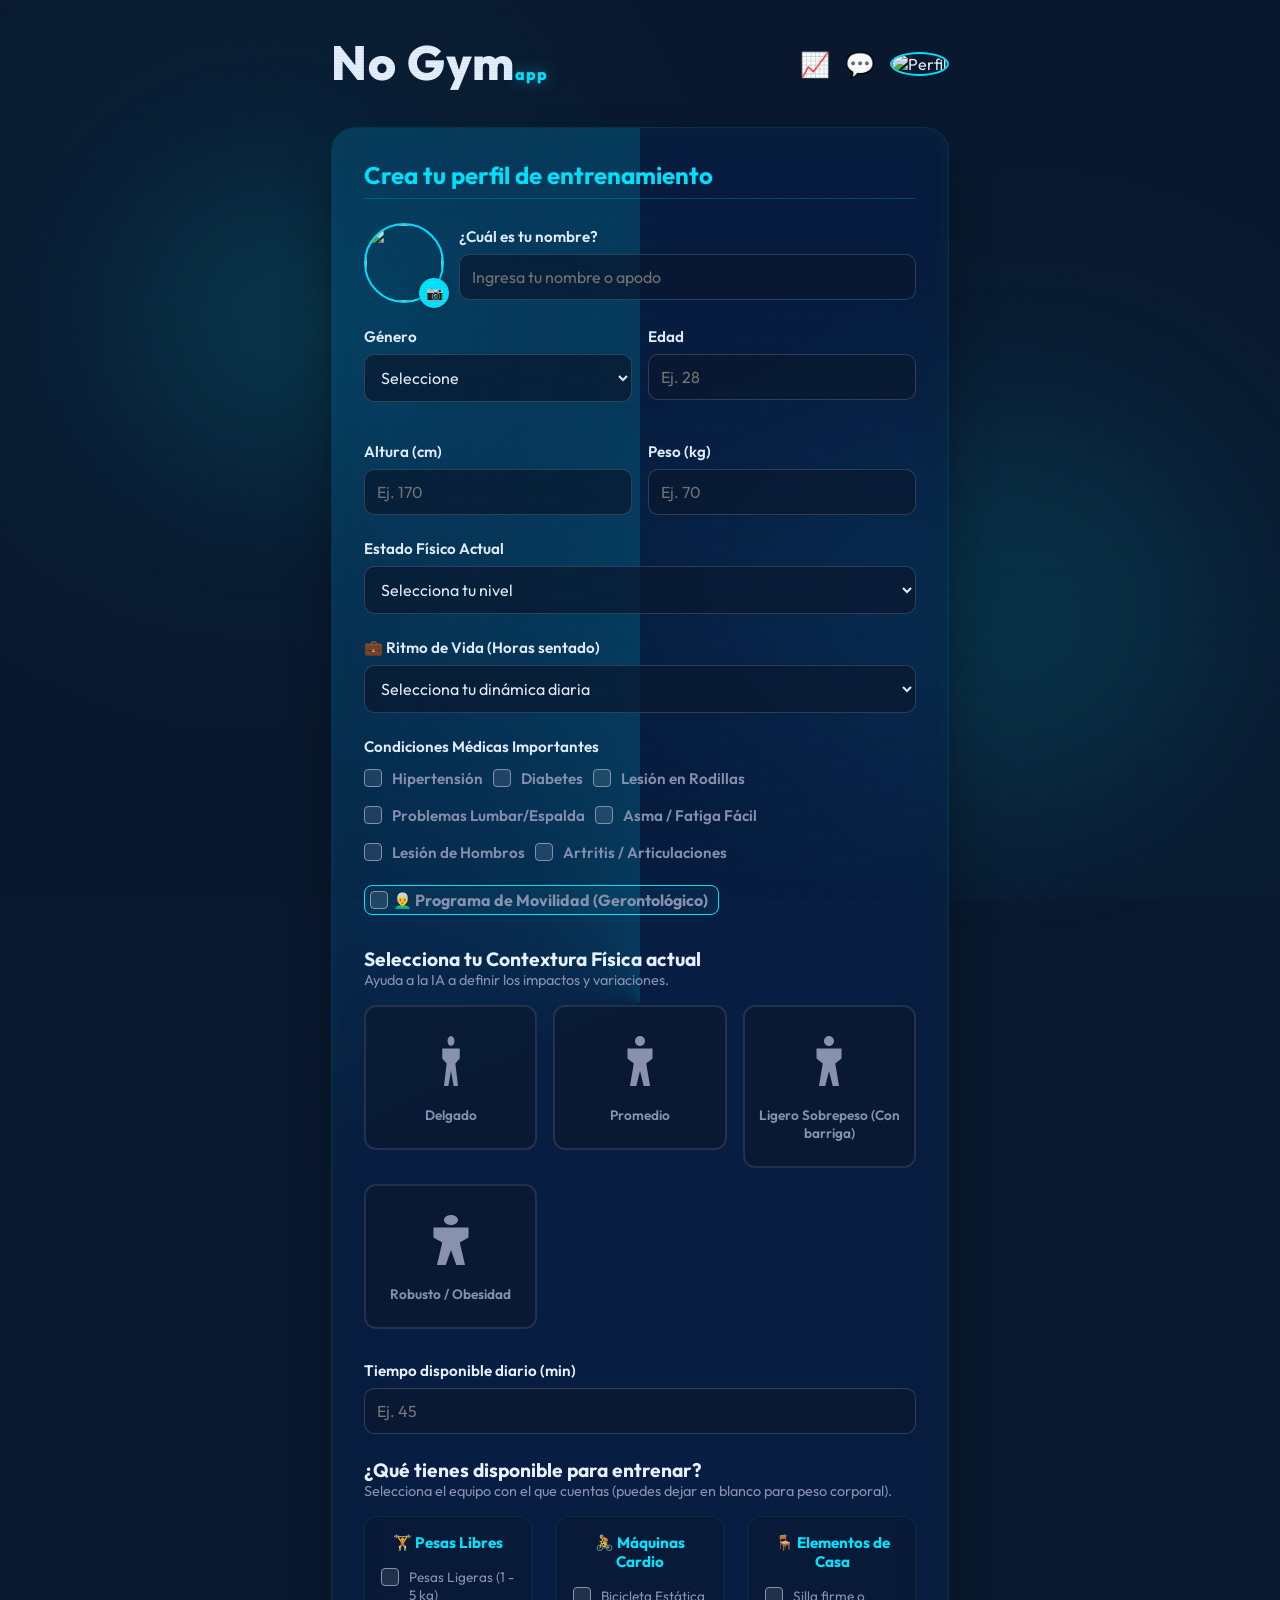
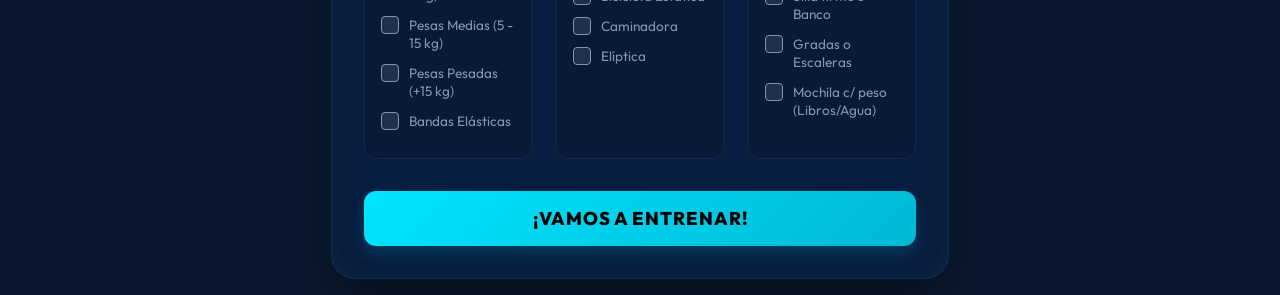
==== commit cd4dabef: "Add files via upload" ====
--- a/index.html
+++ b/index.html
@@ -21,6 +21,10 @@
         }
     </script>
     <div class="background-animation"></div>
+    <div class="scanlines"></div>
+    <div class="floating-shape" style="top: 20%; left: 10%; width: 300px; height: 300px; animation-duration: 25s;"></div>
+    <div class="floating-shape" style="bottom: 10%; right: 5%; width: 400px; height: 400px; background: var(--dark-turquoise); animation-duration: 35s; animation-delay: -5s;"></div>
+    <div class="floating-shape" style="top: 50%; left: 50%; width: 250px; height: 250px; opacity: 0.05; animation-duration: 45s; animation-delay: -15s;"></div>
     
     <div class="app-container">
         <header id="main-header">
@@ -303,6 +307,8 @@
                     <img id="visual-frame-1" class="anim-frame active" src="" alt="Posición Inicial">
                     <img id="visual-frame-2" class="anim-frame" src="" alt="Posición Final">
                     <div id="visual-loading" class="visual-loading">Cargando...</div>
+                    <div class="visual-scan-text" style="position:absolute; top:10px; right:10px; font-size:0.6rem; color:var(--turquoise); opacity:0.6; font-family:monospace; z-index:5;">[ SCANNING ACTIVE: BIO-METRICS SYNCED ]</div>
+                    <div class="visual-scan-text" style="position:absolute; bottom:10px; left:10px; font-size:0.5rem; color:var(--turquoise); opacity:0.6; font-family:monospace; z-index:5;">COORD_Z: OK | MOTION_FLUX: 24Hz</div>
                 </div>
 
                 <h2 id="exercise-name" class="exercise-name">Calentamiento Articular</h2>
--- a/style.css
+++ b/style.css
@@ -8,12 +8,35 @@
     --text-sec: #8892B0;
     --error: #FF3366;
     --success: #00E676;
+    --font-multiplier: 1;
+}
+
+body.theme-pro {
+    --primary-blue: #000000;
+    --second-blue: #050505;
+    --light-blue: #111111;
+    --turquoise: #FFFFFF; /* Sleek White/Silver on Black */
+    --dark-turquoise: #888888;
+    --text-main: #FFFFFF;
+    --text-sec: #AAAAAA;
+}
+
+body.theme-elderly {
+    --primary-blue: #1A2B3C; /* Azul profundo pero suave (más amigable que negro puro) */
+    --second-blue: #2C3E50;
+    --light-blue: #3E4F63;
+    --turquoise: #A1C4FD; /* Azul pastel claro para acentos */
+    --dark-turquoise: #FFFFFF; /* Blanco para máxima legibilidad */
+    --text-main: #FFFFFF;
+    --text-sec: #D4E2F2;
+    --font-multiplier: 1.35; /* Un poco más grande para mejor lectura */
 }
 
 * {
     box-sizing: border-box;
     margin: 0;
     padding: 0;
+    font-size: calc(1rem * var(--font-multiplier, 1));
 }
 
 body {
@@ -30,13 +53,43 @@
 
 .background-animation {
     position: fixed;
-    top: -50%;
-    left: -50%;
-    width: 200%;
-    height: 200%;
-    background: radial-gradient(circle at center, rgba(0, 229, 255, 0.08) 0%, rgba(10, 25, 47, 1) 40%);
+    top: 0;
+    left: 0;
+    width: 100%;
+    height: 100%;
+    background: radial-gradient(circle at 20% 30%, rgba(0, 229, 255, 0.05) 0%, transparent 40%),
+                radial-gradient(circle at 80% 70%, rgba(0, 229, 255, 0.05) 0%, transparent 40%),
+                var(--primary-blue);
+    z-index: -2;
+}
+
+.scanlines {
+    position: fixed;
+    top: 0;
+    left: 0;
+    width: 100%;
+    height: 100%;
+    background: linear-gradient(rgba(18, 16, 16, 0) 50%, rgba(0, 0, 0, 0.1) 50%), 
+                linear-gradient(90deg, rgba(255, 0, 0, 0.02), rgba(0, 255, 0, 0.01), rgba(0, 0, 255, 0.02));
+    background-size: 100% 3px, 3px 100%;
+    pointer-events: none;
+    z-index: 100;
+    opacity: 0.3;
+}
+
+.floating-shape {
+    position: fixed;
+    border-radius: 50%;
+    background: var(--turquoise);
+    filter: blur(80px);
+    opacity: 0.1;
     z-index: -1;
-    animation: rotate 40s linear infinite;
+    animation: float 20s infinite alternate cubic-bezier(0.45, 0, 0.55, 1);
+}
+
+@keyframes float {
+    0% { transform: translate(0, 0) scale(1); }
+    100% { transform: translate(100px, 50px) scale(1.2); }
 }
 
 @keyframes rotate {
@@ -75,6 +128,36 @@
 
 header h1 span {
     color: var(--turquoise);
+    text-shadow: 0 0 15px rgba(0, 229, 255, 0.5);
+    position: relative;
+    display: inline-block;
+}
+
+header h1 span::after {
+    content: " app";
+    position: absolute;
+    left: 2px;
+    text-shadow: -1px 0 #ff00c1;
+    top: 0;
+    color: var(--turquoise);
+    background: transparent;
+    overflow: hidden;
+    clip: rect(0, 900px, 0, 0);
+    animation: noise-anim 2s infinite linear alternate-reverse;
+}
+
+@keyframes noise-anim {
+    0% { clip: rect(10px, 9999px, 80px, 0); }
+    10% { clip: rect(60px, 9999px, 20px, 0); }
+    20% { clip: rect(40px, 9999px, 90px, 0); }
+    30% { clip: rect(10px, 9999px, 30px, 0); }
+    40% { clip: rect(70px, 9999px, 50px, 0); }
+    50% { clip: rect(20px, 9999px, 80px, 0); }
+    60% { clip: rect(90px, 9999px, 40px, 0); }
+    70% { clip: rect(30px, 9999px, 10px, 0); }
+    80% { clip: rect(50px, 9999px, 70px, 0); }
+    90% { clip: rect(80px, 9999px, 20px, 0); }
+    100% { clip: rect(40px, 9999px, 90px, 0); }
 }
 
 header p {
@@ -84,29 +167,51 @@
 
 /* Glass Cards */
 .glass-card, .player-card {
-    background: rgba(17, 34, 64, 0.65);
-    backdrop-filter: blur(16px);
-    -webkit-backdrop-filter: blur(16px);
-    border: 1px solid rgba(0, 229, 255, 0.15);
-    border-radius: 20px;
+    background: rgba(17, 34, 64, 0.45);
+    backdrop-filter: blur(25px) saturate(180%);
+    -webkit-backdrop-filter: blur(25px) saturate(180%);
+    border: 1px solid rgba(0, 229, 255, 0.1);
+    border-radius: 24px;
     padding: 2rem;
-    box-shadow: 0 20px 40px rgba(0, 0, 0, 0.4);
-    transition: all 0.4s ease;
+    box-shadow: 0 25px 50px -12px rgba(0, 0, 0, 0.5),
+                inset 0 0 20px rgba(0, 229, 255, 0.05);
+    transition: all 0.6s cubic-bezier(0.16, 1, 0.3, 1);
     display: none;
     opacity: 0;
-    transform: translateY(20px);
+    transform: translateY(30px) scale(0.98);
+    position: relative;
+    overflow: hidden;
+}
+
+/* Moving border effect */
+.glass-card::before, .player-card::before {
+    content: "";
+    position: absolute;
+    top: -50%;
+    left: -50%;
+    width: 200%;
+    height: 200%;
+    background: conic-gradient(transparent, transparent, transparent, var(--turquoise));
+    animation: borderRotate 6s linear infinite;
+    z-index: -1;
+    opacity: 0.15;
+}
+
+@keyframes borderRotate {
+    0% { transform: rotate(0deg); }
+    100% { transform: rotate(360deg); }
 }
 
 .glass-card.active, .player-card.active {
     display: block;
     opacity: 1;
-    transform: translateY(0);
+    transform: translateY(0) scale(1);
 }
 
 .glass-card h2 {
     color: var(--turquoise);
     margin-bottom: 1.5rem;
-    font-size: 1.5rem;
+    font-size: calc(1.5rem * var(--font-multiplier, 1));
     border-bottom: 1px solid rgba(0, 229, 255, 0.2);
     padding-bottom: 0.5rem;
 }
@@ -318,22 +423,42 @@
 /* Buttons */
 .primary-btn {
     width: 100%;
-    padding: 14px;
+    padding: 16px;
     background: linear-gradient(135deg, var(--turquoise), var(--dark-turquoise));
     color: #000;
     border: none;
-    border-radius: 10px;
-    font-size: 1.1rem;
+    border-radius: 12px;
+    font-size: 1.15rem;
     font-weight: 800;
     cursor: pointer;
     font-family: inherit;
-    transition: transform 0.2s, box-shadow 0.2s;
-    box-shadow: 0 4px 15px rgba(0, 229, 255, 0.2);
+    transition: all 0.4s cubic-bezier(0.175, 0.885, 0.32, 1.275);
+    box-shadow: 0 8px 15px rgba(0, 229, 255, 0.15);
+    text-transform: uppercase;
+    letter-spacing: 1px;
+    position: relative;
+    overflow: hidden;
+}
+
+.primary-btn::after {
+    content: "";
+    position: absolute;
+    top: -50%;
+    left: -110%;
+    width: 130%;
+    height: 200%;
+    background: rgba(255, 255, 255, 0.3);
+    transform: rotate(35deg);
+    transition: all 0.6s ease;
+}
+
+.primary-btn:hover::after {
+    left: 120%;
 }
 
 .primary-btn:hover {
-    transform: translateY(-2px);
-    box-shadow: 0 8px 25px rgba(0, 229, 255, 0.4);
+    transform: translateY(-3px) scale(1.02);
+    box-shadow: 0 12px 30px rgba(0, 229, 255, 0.4);
 }
 
 .primary-btn:active {
@@ -357,6 +482,34 @@
     border-color: var(--turquoise);
     color: var(--turquoise);
     background: rgba(0, 229, 255, 0.05);
+}
+
+.danger-btn {
+    width: 100%;
+    padding: 12px;
+    margin-top: 1.5rem;
+    background: transparent;
+    border: 1.5px solid rgba(255, 51, 102, 0.3);
+    color: var(--error);
+    border-radius: 12px;
+    cursor: pointer;
+    font-family: inherit;
+    font-weight: 700;
+    letter-spacing: 0.5px;
+    transition: all 0.3s cubic-bezier(0.4, 0, 0.2, 1);
+    text-transform: uppercase;
+    font-size: 0.85rem;
+}
+
+.danger-btn:hover {
+    border-color: var(--error);
+    background: rgba(255, 51, 102, 0.1);
+    box-shadow: 0 0 20px rgba(255, 51, 102, 0.15);
+    transform: translateY(-1px);
+}
+
+.danger-btn:active {
+    transform: translateY(1px);
 }
 
 .icon-btn {
@@ -493,6 +646,26 @@
     margin-bottom: 1.5rem;
     overflow: hidden;
     border: 1px solid rgba(0, 229, 255, 0.3);
+    box-shadow: inset 0 0 30px rgba(0, 229, 255, 0.1);
+}
+
+.exercise-visual::after {
+    content: "";
+    position: absolute;
+    top: 0;
+    left: 0;
+    width: 100%;
+    height: 100%;
+    background: linear-gradient(to bottom, transparent 0%, rgba(0, 229, 255, 0.1) 50%, transparent 100%);
+    background-size: 100% 200%;
+    animation: scanLine 3s linear infinite;
+    pointer-events: none;
+    z-index: 2;
+}
+
+@keyframes scanLine {
+    0% { background-position: 0 -100%; }
+    100% { background-position: 0 100%; }
 }
 
 .anim-frame {
@@ -504,13 +677,13 @@
     object-fit: contain;
     background: transparent;
     opacity: 0;
-    transition: opacity 0.85s ease-in-out, transform 0.9s cubic-bezier(0.25, 1, 0.5, 1);
-    transform: scale(0.96) translateY(8px);
+    transition: opacity 0.4s ease-in-out, transform 0.4s cubic-bezier(0.4, 0, 0.2, 1);
+    transform: scale(0.98);
 }
 
 .anim-frame.active {
     opacity: 1;
-    transform: scale(1.03) translateY(-2px);
+    transform: scale(1);
 }
 
 .visual-loading {
@@ -552,12 +725,32 @@
     text-align: center;
 }
 .timer-display {
-    font-size: 4.5rem;
-    font-weight: 800;
+    font-size: 5rem;
+    font-weight: 900;
     color: var(--text-main);
     font-variant-numeric: tabular-nums;
     margin-bottom: 1.5rem;
-    text-shadow: 0 0 20px rgba(0, 229, 255, 0.3);
+    text-shadow: 0 0 30px rgba(0, 229, 255, 0.4), 0 0 10px rgba(0, 229, 255, 0.2);
+    transition: all 0.3s ease;
+}
+
+.timer-display.running {
+    color: var(--turquoise);
+    animation: neonGlow 1.5s ease-in-out infinite alternate;
+}
+
+@keyframes neonGlow {
+    from { 
+        text-shadow: 0 0 10px rgba(255, 255, 255, 0.8),
+                     0 0 20px rgba(0, 229, 255, 0.8),
+                     0 0 30px rgba(0, 229, 255, 0.6);
+    }
+    to { 
+        text-shadow: 0 0 20px rgba(255, 255, 255, 1),
+                     0 0 40px rgba(0, 229, 255, 1),
+                     0 0 60px rgba(0, 229, 255, 0.8);
+        transform: scale(1.05);
+    }
 }
 
 .timer-controls {
